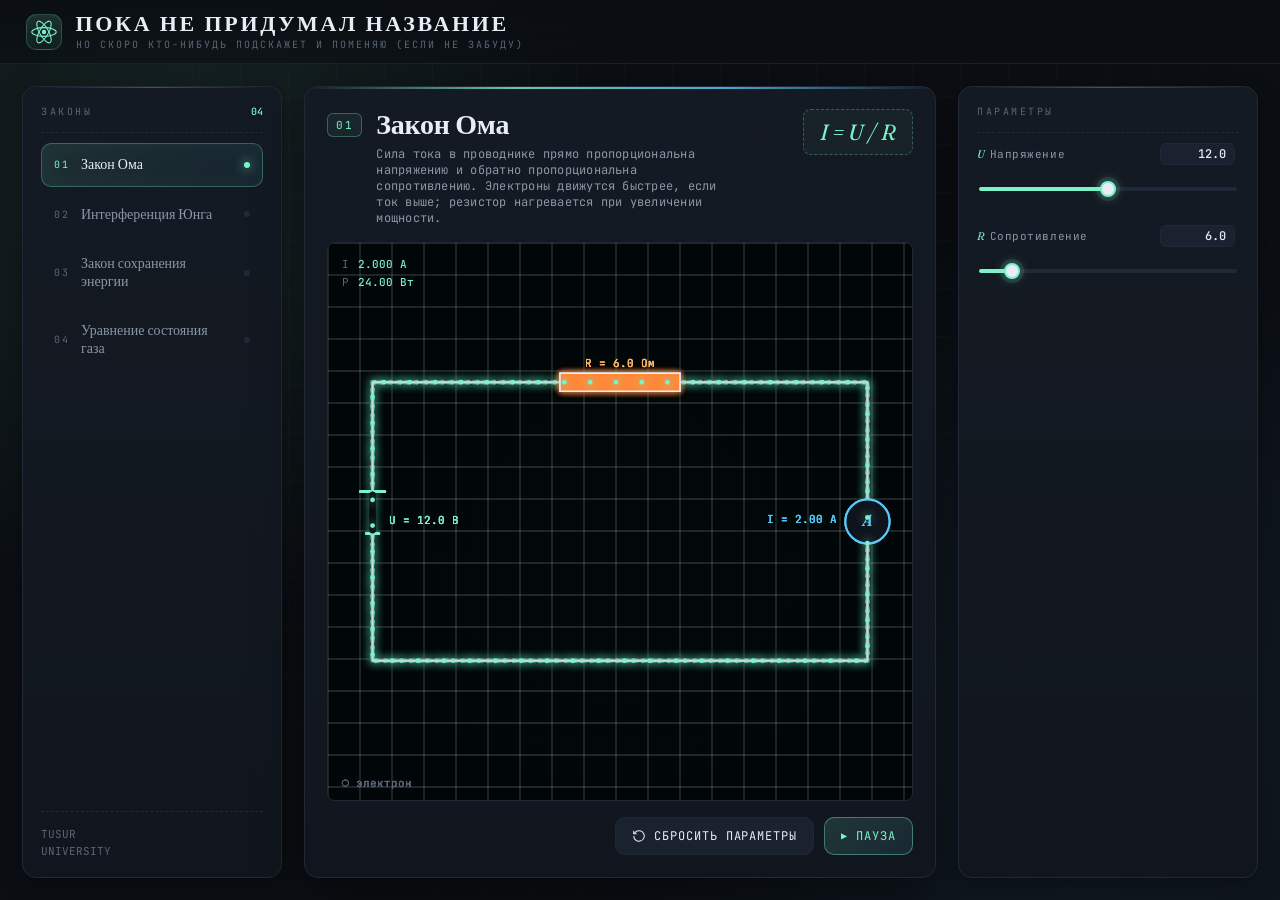
==== index.html @ d81a86f3 "Add files via upload" ====
<!DOCTYPE html>
<html lang="ru">
<head>
  <meta charset="UTF-8" />
  <meta name="viewport" content="width=device-width, initial-scale=1.0, viewport-fit=cover" />
  <meta name="theme-color" content="#0a0d12" />
  <title>Лаборатория физических законов</title>
  <link rel="preconnect" href="https://fonts.googleapis.com" />
  <link rel="preconnect" href="https://fonts.gstatic.com" crossorigin />
  <link href="https://fonts.googleapis.com/css2?family=Fraunces:opsz,wght@9..144,300;9..144,400;9..144,600;9..144,800&family=JetBrains+Mono:wght@300;400;500;700&display=swap" rel="stylesheet" />
  <link rel="stylesheet" href="styles.css" />
</head>
<body>
  <!-- Фоновая декоративная сетка -->
  <div class="bg-grid" aria-hidden="true"></div>
  <div class="bg-noise" aria-hidden="true"></div>
  <div class="bg-glow" aria-hidden="true"></div>

  <!-- Шапка -->
  <header class="app-header">
    <div class="brand">
      <div class="brand__mark" aria-hidden="true">
        <svg viewBox="0 0 32 32" width="28" height="28">
          <circle cx="16" cy="16" r="2.5" fill="currentColor" />
          <ellipse cx="16" cy="16" rx="14" ry="5" fill="none" stroke="currentColor" stroke-width="1.2" />
          <ellipse cx="16" cy="16" rx="14" ry="5" fill="none" stroke="currentColor" stroke-width="1.2" transform="rotate(60 16 16)" />
          <ellipse cx="16" cy="16" rx="14" ry="5" fill="none" stroke="currentColor" stroke-width="1.2" transform="rotate(-60 16 16)" />
        </svg>
      </div>
      <div class="brand__text">
        <h1 class="brand__title">ПОКА НЕ ПРИДУМАЛ НАЗВАНИЕ</h1>
        <p class="brand__sub">НО СКОРО КТО-НИБУДЬ ПОДСКАЖЕТ И ПОМЕНЯЮ (ЕСЛИ НЕ ЗАБУДУ)</p>
<!--        <p class="brand__sub">Интерактивная лаборатория · v1.13</p>-->
      </div>
    </div>
    <nav class="top-nav" aria-label="Дополнительно">
      <button class="icon-btn" id="toggleSidebar" aria-label="Меню законов">
        <svg viewBox="0 0 24 24" width="20" height="20" fill="none" stroke="currentColor" stroke-width="1.6">
          <line x1="4" y1="7" x2="20" y2="7" /><line x1="4" y1="12" x2="20" y2="12" /><line x1="4" y1="17" x2="20" y2="17" />
        </svg>
      </button>
    </nav>
  </header>

  <!-- Основной макет -->
  <main class="layout">
    <!-- Левая панель — список законов -->
    <aside class="sidebar" id="sidebar" aria-label="Список физических законов">
      <div class="sidebar__head">
        <span class="sidebar__label">Законы</span>
        <span class="sidebar__count" id="lawCount">—</span>
      </div>
      <ul class="law-list" id="lawList" role="tablist"></ul>
      <div class="sidebar__foot">
        <p class="hint">TUSUR<br/>UNIVERSITY</p>
      </div>
    </aside>

    <!-- Центральная сцена -->
    <section class="stage" aria-label="Сцена визуализации">
      <div class="stage__head">
        <div class="stage__title-wrap">
          <span class="stage__index" id="lawIndex">01</span>
          <div>
            <h2 class="stage__title" id="lawTitle">—</h2>
            <p class="stage__desc" id="lawDesc">—</p>
          </div>
        </div>
        <div class="stage__formula" id="lawFormula" aria-label="Формула"></div>
      </div>

      <div class="canvas-wrap">
        <canvas id="scene"></canvas>
        <div class="canvas-overlay">
          <div class="readout" id="readout"></div>
        </div>
      </div>

      <div class="stage__foot">
        <button class="btn btn--ghost" id="resetBtn" type="button">
          <svg viewBox="0 0 24 24" width="14" height="14" fill="none" stroke="currentColor" stroke-width="1.8">
            <path d="M3 12a9 9 0 1 0 3-6.7L3 8" /><polyline points="3 3 3 8 8 8" />
          </svg>
          Сбросить параметры
        </button>
        <button class="btn btn--primary" id="playBtn" type="button">
          <span class="playBtn__icon" id="playIcon">▶</span>
          <span id="playLabel">Пауза</span>
        </button>
      </div>
    </section>

    <!-- Правая панель — параметры -->
    <aside class="controls" aria-label="Параметры закона">
      <div class="controls__head">
        <span class="controls__label">Параметры</span>
      </div>
      <div class="controls__list" id="controlsList"></div>
    </aside>
  </main>

  <!-- Скрипты: ядро + модули законов -->
  <script src="js/core.js"></script>
  <script src="js/laws/ohm.js"></script>
  <script src="js/laws/young.js"></script>
  <script src="js/laws/energy.js"></script>
  <script src="js/laws/gas.js"></script>
  <script src="js/app.js"></script>
</body>
</html>
---- styles.css ----
/* =========================================================
   PHYSICA · Стили
   Тема: тёмная "лаборатория" с акцентом mint/cyan
   ========================================================= */

:root {
  /* Цветовая палитра */
  --bg: #0a0d12;
  --bg-soft: #11161e;
  --bg-card: #141a23;
  --bg-elev: #1a2230;
  --line: #1f2937;
  --line-soft: #18202c;
  --text: #e8edf5;
  --text-mute: #8a96a8;
  --text-dim: #5a6577;
  --accent: #7cf2c8;        /* mint */
  --accent-2: #5ac8fa;      /* cyan */
  --accent-warm: #ffb86b;   /* warm contrast */
  --accent-pink: #ff6e9c;
  --danger: #ff5c7a;

  /* Типографика */
  --font-display: "Fraunces", Georgia, serif;
  --font-mono: "JetBrains Mono", ui-monospace, monospace;

  /* Размеры */
  --header-h: 64px;
  --radius: 14px;
  --radius-sm: 8px;
  --pad: clamp(12px, 1.8vw, 22px);
  --shadow-soft: 0 6px 24px rgba(0,0,0,.35);
  --shadow-strong: 0 12px 48px rgba(0,0,0,.5);

  /* Тайминги */
  --ease: cubic-bezier(.22,.61,.36,1);
  --ease-out: cubic-bezier(.16,1,.3,1);
}

* { box-sizing: border-box; }

html, body {
  margin: 0;
  padding: 0;
  height: 100%;
  width: 100%;
  background: var(--bg);
  color: var(--text);
  font-family: var(--font-mono);
  font-size: 14px;
  -webkit-font-smoothing: antialiased;
  text-rendering: optimizeLegibility;
  overflow-x: hidden;
}

body { overflow: hidden; }

button { font-family: inherit; cursor: pointer; }

/* =====================  Фон  ===================== */
.bg-grid {
  position: fixed; inset: 0;
  background-image:
          linear-gradient(rgba(255,255,255,.025) 1px, transparent 1px),
          linear-gradient(90deg, rgba(255,255,255,.025) 1px, transparent 1px);
  background-size: 48px 48px;
  pointer-events: none;
  mask-image: radial-gradient(ellipse at 50% 30%, #000 30%, transparent 90%);
  -webkit-mask-image: radial-gradient(ellipse at 50% 30%, #000 30%, transparent 90%);
  z-index: 0;
}
.bg-noise {
  position: fixed; inset: 0;
  pointer-events: none;
  opacity: .35;
  z-index: 0;
  background-image: url("data:image/svg+xml;utf8,<svg xmlns='http://www.w3.org/2000/svg' width='180' height='180'><filter id='n'><feTurbulence type='fractalNoise' baseFrequency='0.9' numOctaves='2' seed='3'/><feColorMatrix values='0 0 0 0 1 0 0 0 0 1 0 0 0 0 1 0 0 0 .05 0'/></filter><rect width='100%' height='100%' filter='url(%23n)'/></svg>");
  mix-blend-mode: overlay;
}
.bg-glow {
  position: fixed;
  inset: 0;
  pointer-events: none;
  z-index: 0;
  background:
          radial-gradient(circle at 15% 20%, rgba(124,242,200,.10), transparent 35%),
          radial-gradient(circle at 85% 80%, rgba(90,200,250,.08), transparent 40%);
}

/* =====================  Шапка  ===================== */
.app-header {
  position: relative;
  z-index: 10;
  height: var(--header-h);
  display: flex;
  align-items: center;
  justify-content: space-between;
  padding: 0 clamp(14px, 2vw, 28px);
  border-bottom: 1px solid var(--line-soft);
  background: linear-gradient(180deg, rgba(10,13,18,.85), rgba(10,13,18,.55));
  backdrop-filter: blur(10px);
  -webkit-backdrop-filter: blur(10px);
}

.brand {
  display: flex;
  align-items: center;
  gap: 14px;
}
.brand__mark {
  color: var(--accent);
  display: grid;
  place-items: center;
  width: 36px; height: 36px;
  border-radius: 10px;
  background: linear-gradient(180deg, rgba(124,242,200,.12), rgba(124,242,200,.02));
  border: 1px solid rgba(124,242,200,.25);
  box-shadow: inset 0 0 24px rgba(124,242,200,.08);
  animation: orbit 18s linear infinite;
}
@keyframes orbit { to { transform: rotate(360deg); } }
.brand__title {
  font-family: var(--font-display);
  font-weight: 600;
  font-size: clamp(18px, 1.8vw, 22px);
  letter-spacing: .12em;
  margin: 0;
  line-height: 1;
  color: var(--text);
}
.brand__sub {
  margin: 4px 0 0;
  font-size: 10px;
  letter-spacing: .2em;
  text-transform: uppercase;
  color: var(--text-dim);
}

.icon-btn {
  border: 1px solid var(--line);
  background: var(--bg-card);
  color: var(--text-mute);
  width: 38px; height: 38px;
  border-radius: 10px;
  display: grid; place-items: center;
  transition: all .2s var(--ease);
}
.icon-btn:hover { color: var(--accent); border-color: rgba(124,242,200,.4); }
.top-nav { display: none; }

/* =====================  Макет  ===================== */
.layout {
  position: relative;
  z-index: 5;
  display: grid;
  grid-template-columns: 260px 1fr 300px;
  gap: var(--pad);
  padding: var(--pad);
  height: calc(100vh - var(--header-h));
  height: calc(100dvh - var(--header-h));
  overflow: hidden;
}

/* =====================  Боковые панели  ===================== */
.sidebar, .controls {
  background: linear-gradient(180deg, var(--bg-card), var(--bg-soft));
  border: 1px solid var(--line);
  border-radius: var(--radius);
  padding: 18px;
  display: flex;
  flex-direction: column;
  min-height: 0;
  position: relative;
  box-shadow: var(--shadow-soft);
}
.sidebar::before, .controls::before {
  content: "";
  position: absolute;
  top: 0; left: 18px; right: 18px;
  height: 1px;
  background: linear-gradient(90deg, transparent, rgba(124,242,200,.3), transparent);
}

.sidebar__head, .controls__head {
  display: flex; align-items: center; justify-content: space-between;
  padding-bottom: 14px;
  margin-bottom: 10px;
  border-bottom: 1px dashed var(--line);
}
.sidebar__label, .controls__label {
  font-size: 10px;
  letter-spacing: .25em;
  text-transform: uppercase;
  color: var(--text-dim);
}
.sidebar__count {
  font-size: 10px;
  color: var(--accent);
  font-weight: 500;
}

.law-list { list-style: none; padding: 0; margin: 0; flex: 1; overflow-y: auto; }
.law-item {
  display: flex; align-items: center; gap: 12px;
  padding: 12px 12px;
  border-radius: 10px;
  margin-bottom: 6px;
  border: 1px solid transparent;
  cursor: pointer;
  transition: all .25s var(--ease);
  background: transparent;
  width: 100%;
  text-align: left;
  color: var(--text-mute);
  font-family: inherit;
}
.law-item:hover { background: var(--bg-elev); color: var(--text); }
.law-item.is-active {
  background: linear-gradient(135deg, rgba(124,242,200,.10), rgba(90,200,250,.06));
  border-color: rgba(124,242,200,.3);
  color: var(--text);
  box-shadow: inset 0 0 24px rgba(124,242,200,.05);
}
.law-item__num {
  font-size: 10px;
  color: var(--text-dim);
  letter-spacing: .15em;
}
.law-item.is-active .law-item__num { color: var(--accent); }
.law-item__name {
  font-family: var(--font-display);
  font-size: 14px;
  font-weight: 400;
  flex: 1;
  line-height: 1.25;
}
.law-item__dot {
  width: 6px; height: 6px; border-radius: 50%;
  background: var(--line);
  flex-shrink: 0;
}
.law-item.is-active .law-item__dot {
  background: var(--accent);
  box-shadow: 0 0 12px var(--accent);
}

.sidebar__foot {
  padding-top: 14px;
  margin-top: 10px;
  border-top: 1px dashed var(--line);
}
.hint { font-size: 11px; line-height: 1.5; color: var(--text-dim); margin: 0; }

/* =====================  Сцена  ===================== */
.stage {
  background: linear-gradient(180deg, var(--bg-card), var(--bg-soft));
  border: 1px solid var(--line);
  border-radius: var(--radius);
  padding: 22px;
  display: flex;
  flex-direction: column;
  min-height: 0;
  position: relative;
  overflow: hidden;
  box-shadow: var(--shadow-strong);
}
.stage::before {
  content: "";
  position: absolute;
  top: 0; left: 0; right: 0;
  height: 2px;
  background: linear-gradient(90deg, transparent, var(--accent), var(--accent-2), transparent);
  opacity: .8;
}

.stage__head {
  display: flex;
  justify-content: space-between;
  align-items: flex-start;
  gap: 16px;
  margin-bottom: 16px;
  flex-wrap: wrap;
}
.stage__title-wrap { display: flex; gap: 14px; align-items: flex-start; }
.stage__index {
  font-family: var(--font-mono);
  font-size: 11px;
  letter-spacing: .15em;
  color: var(--accent);
  padding: 4px 8px;
  border: 1px solid rgba(124,242,200,.3);
  border-radius: 6px;
  background: rgba(124,242,200,.06);
  margin-top: 4px;
}
.stage__title {
  font-family: var(--font-display);
  font-weight: 600;
  font-size: clamp(20px, 2.2vw, 28px);
  margin: 0;
  line-height: 1.1;
  letter-spacing: -.01em;
}
.stage__desc {
  margin: 6px 0 0;
  color: var(--text-mute);
  font-size: 12px;
  letter-spacing: .02em;
  max-width: 50ch;
}
.stage__formula {
  font-family: var(--font-display);
  font-style: italic;
  font-size: clamp(18px, 1.8vw, 22px);
  color: var(--accent);
  padding: 8px 16px;
  border: 1px dashed rgba(124,242,200,.3);
  border-radius: 8px;
  background: rgba(124,242,200,.04);
  white-space: nowrap;
}

.canvas-wrap {
  flex: 1;
  position: relative;
  border-radius: var(--radius-sm);
  overflow: hidden;
  background:
          radial-gradient(ellipse at center, rgba(124,242,200,.04), transparent 70%),
          linear-gradient(180deg, #070a0f, #0a0e15);
  border: 1px solid var(--line);
  min-height: 0;
}
#scene {
  display: block;
  width: 100%;
  height: 100%;
}
.canvas-overlay {
  position: absolute;
  top: 14px; left: 14px;
  pointer-events: none;
}
.readout {
  display: flex;
  flex-direction: column;
  gap: 4px;
  font-family: var(--font-mono);
  font-size: 11px;
  color: var(--text-mute);
}
.readout__line { display: flex; gap: 8px; }
.readout__k { color: var(--text-dim); letter-spacing: .1em; text-transform: uppercase; }
.readout__v { color: var(--accent); font-weight: 500; }

.stage__foot {
  display: flex; gap: 10px; justify-content: flex-end;
  margin-top: 16px;
}
.btn {
  border: 1px solid var(--line);
  background: var(--bg-elev);
  color: var(--text);
  padding: 10px 16px;
  border-radius: 10px;
  font-family: var(--font-mono);
  font-size: 12px;
  letter-spacing: .08em;
  text-transform: uppercase;
  display: inline-flex;
  align-items: center;
  gap: 8px;
  transition: all .2s var(--ease);
}
.btn:hover { transform: translateY(-1px); border-color: rgba(124,242,200,.4); }
.btn--ghost:hover { color: var(--accent); }
.btn--primary {
  background: linear-gradient(135deg, rgba(124,242,200,.15), rgba(90,200,250,.1));
  border-color: rgba(124,242,200,.4);
  color: var(--accent);
}
.btn--primary:hover { box-shadow: 0 0 24px rgba(124,242,200,.2); }
.playBtn__icon { font-size: 10px; }

/* =====================  Параметры (правая панель)  ===================== */
.controls__list {
  flex: 1;
  overflow-y: auto;
  padding-right: 4px;
}
.control {
  margin-bottom: 18px;
  animation: ctlIn .35s var(--ease-out) both;
}
@keyframes ctlIn {
  from { opacity: 0; transform: translateY(6px); }
  to   { opacity: 1; transform: none; }
}
.control__head {
  display: flex; justify-content: space-between; align-items: baseline;
  margin-bottom: 8px;
  gap: 8px;
}
.control__label {
  font-size: 11px;
  color: var(--text-mute);
  letter-spacing: .05em;
}
.control__label em {
  font-style: italic;
  color: var(--accent);
  font-family: var(--font-display);
  margin-right: 4px;
}
.control__value {
  font-family: var(--font-mono);
  font-size: 12px;
  color: var(--text);
  font-weight: 500;
  background: var(--bg-elev);
  padding: 2px 8px;
  border-radius: 6px;
  border: 1px solid var(--line);
  min-width: 60px;
  max-width: 90px;
  text-align: right;
  cursor: text;
  outline: none;
  transition: border-color .18s, box-shadow .18s;
  -moz-appearance: textfield;
  appearance: textfield;
}
.control__value::-webkit-outer-spin-button,
.control__value::-webkit-inner-spin-button { -webkit-appearance: none; margin: 0; }
.control__value:focus {
  border-color: rgba(124,242,200,.55);
  box-shadow: 0 0 0 3px rgba(124,242,200,.12);
  color: var(--accent);
}
.control__value.is-error {
  border-color: var(--danger);
  box-shadow: 0 0 0 3px rgba(255,92,122,.15);
  animation: shake .25s var(--ease);
}
@keyframes shake {
  0%,100% { transform: none; }
  25%      { transform: translateX(-4px); }
  75%      { transform: translateX(4px); }
}

/* Слайдер */
.control__slider {
  -webkit-appearance: none;
  appearance: none;
  width: 100%;
  height: 28px;
  background: transparent;
  outline: none;
  cursor: pointer;
}
.control__slider::-webkit-slider-runnable-track {
  height: 4px;
  background: linear-gradient(90deg, var(--accent) 0%, var(--accent) var(--p, 0%), var(--line) var(--p, 0%), var(--line) 100%);
  border-radius: 2px;
}
.control__slider::-moz-range-track {
  height: 4px;
  background: var(--line);
  border-radius: 2px;
}
.control__slider::-moz-range-progress {
  height: 4px;
  background: var(--accent);
  border-radius: 2px;
}
.control__slider::-webkit-slider-thumb {
  -webkit-appearance: none;
  appearance: none;
  width: 16px; height: 16px;
  border-radius: 50%;
  background: var(--text);
  border: 2px solid var(--accent);
  margin-top: -6px;
  cursor: grab;
  box-shadow: 0 0 0 4px rgba(124,242,200,.1), 0 0 12px rgba(124,242,200,.4);
  transition: transform .15s var(--ease);
}
.control__slider::-webkit-slider-thumb:hover { transform: scale(1.15); }
.control__slider::-webkit-slider-thumb:active { cursor: grabbing; transform: scale(1.05); }
.control__slider::-moz-range-thumb {
  width: 14px; height: 14px;
  border-radius: 50%;
  background: var(--text);
  border: 2px solid var(--accent);
  cursor: grab;
}

/* Селект */
.control__select {
  width: 100%;
  background: var(--bg-elev);
  border: 1px solid var(--line);
  color: var(--text);
  padding: 8px 10px;
  border-radius: 8px;
  font-family: var(--font-mono);
  font-size: 12px;
  cursor: pointer;
}
.control__select:focus { outline: none; border-color: var(--accent); }

/* Чекбоксы / toggle */
.control__toggle {
  display: flex; align-items: center; gap: 10px;
  cursor: pointer;
}
.control__toggle input { display: none; }
.toggle-box {
  width: 36px; height: 20px;
  border-radius: 20px;
  background: var(--bg-elev);
  border: 1px solid var(--line);
  position: relative;
  transition: all .2s var(--ease);
}
.toggle-box::after {
  content: "";
  position: absolute;
  top: 2px; left: 2px;
  width: 14px; height: 14px;
  border-radius: 50%;
  background: var(--text-mute);
  transition: all .2s var(--ease);
}
.control__toggle input:checked + .toggle-box {
  background: rgba(124,242,200,.2);
  border-color: var(--accent);
}
.control__toggle input:checked + .toggle-box::after {
  left: 18px;
  background: var(--accent);
  box-shadow: 0 0 8px var(--accent);
}

/* =====================  Скроллбары  ===================== */
::-webkit-scrollbar { width: 6px; height: 6px; }
::-webkit-scrollbar-track { background: transparent; }
::-webkit-scrollbar-thumb { background: var(--line); border-radius: 3px; }
::-webkit-scrollbar-thumb:hover { background: var(--accent); }

/* =====================  Адаптив  ===================== */
@media (max-width: 1100px) {
  .layout {
    grid-template-columns: 220px 1fr 260px;
  }
}

@media (max-width: 900px) {
  body { overflow: auto; }
  .layout {
    grid-template-columns: 1fr;
    grid-template-rows: auto 1fr auto;
    height: auto;
    min-height: calc(100dvh - var(--header-h));
    overflow: visible;
  }
  .top-nav { display: flex; }
  .sidebar {
    position: fixed;
    top: var(--header-h);
    left: 0;
    height: calc(100dvh - var(--header-h));
    width: min(280px, 80vw);
    z-index: 50;
    transform: translateX(-105%);
    transition: transform .3s var(--ease);
    border-radius: 0;
    border-left: none;
    border-top: none;
  }
  .sidebar.is-open { transform: none; }
  .stage {
    min-height: 60vh;
    min-height: 60dvh;
  }
  .canvas-wrap { min-height: 280px; }
  .controls { min-height: 0; }
  .stage__head { flex-direction: column; align-items: flex-start; }
  .stage__formula { width: fit-content; }
}

@media (max-width: 520px) {
  .app-header { padding: 0 14px; }
  .brand__sub { display: none; }
  :root { --pad: 12px; }
  .stage, .controls { padding: 14px; }
  .stage__title { font-size: 20px; }
  .stage__desc { font-size: 11px; }
  .canvas-wrap { min-height: 240px; }
  .canvas-overlay { top: 8px; left: 8px; }
  .readout { font-size: 10px; }
}

/* Уменьшить движение, если у пользователя в настройках включено reduce-motion */
@media (prefers-reduced-motion: reduce) {
  *, *::before, *::after { animation-duration: .01ms !important; transition-duration: .01ms !important; }
}
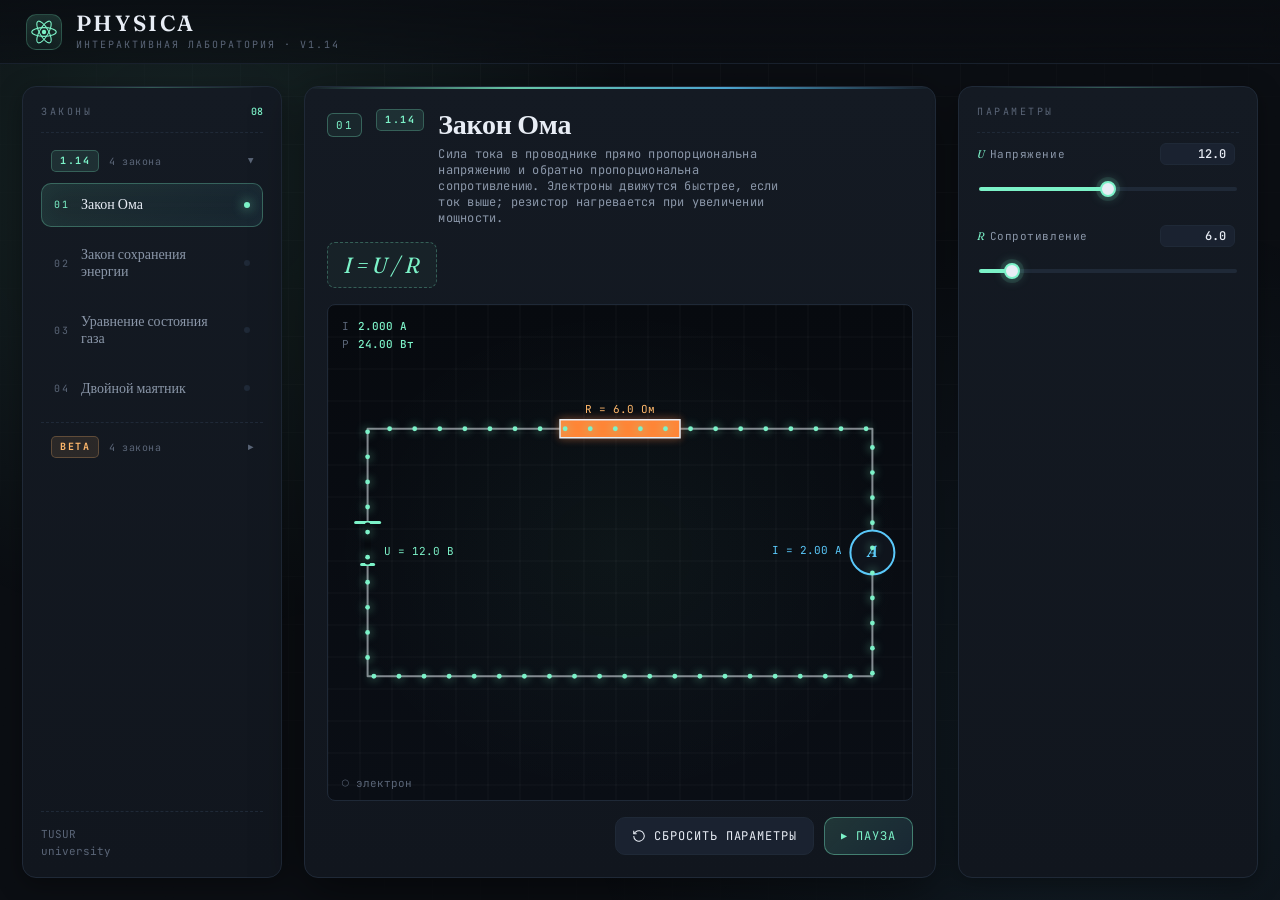
==== commit 7ad71f9b: "Add files via upload" ====
--- a/index.html
+++ b/index.html
@@ -4,7 +4,7 @@
   <meta charset="UTF-8" />
   <meta name="viewport" content="width=device-width, initial-scale=1.0, viewport-fit=cover" />
   <meta name="theme-color" content="#0a0d12" />
-  <title>Лаборатория физических законов</title>
+  <title>PHYSICA · Лаборатория физических законов</title>
   <link rel="preconnect" href="https://fonts.googleapis.com" />
   <link rel="preconnect" href="https://fonts.gstatic.com" crossorigin />
   <link href="https://fonts.googleapis.com/css2?family=Fraunces:opsz,wght@9..144,300;9..144,400;9..144,600;9..144,800&family=JetBrains+Mono:wght@300;400;500;700&display=swap" rel="stylesheet" />
@@ -28,9 +28,8 @@
         </svg>
       </div>
       <div class="brand__text">
-        <h1 class="brand__title">ПОКА НЕ ПРИДУМАЛ НАЗВАНИЕ</h1>
-        <p class="brand__sub">НО СКОРО КТО-НИБУДЬ ПОДСКАЖЕТ И ПОМЕНЯЮ (ЕСЛИ НЕ ЗАБУДУ)</p>
-<!--        <p class="brand__sub">Интерактивная лаборатория · v1.13</p>-->
+        <h1 class="brand__title">PHYSICA</h1>
+        <p class="brand__sub">Интерактивная лаборатория · v1.14</p>
       </div>
     </div>
     <nav class="top-nav" aria-label="Дополнительно">
@@ -52,7 +51,7 @@
       </div>
       <ul class="law-list" id="lawList" role="tablist"></ul>
       <div class="sidebar__foot">
-        <p class="hint">TUSUR<br/>UNIVERSITY</p>
+        <p class="hint">TUSUR<br/>university</p>
       </div>
     </aside>
 
@@ -105,6 +104,10 @@
   <script src="js/laws/young.js"></script>
   <script src="js/laws/energy.js"></script>
   <script src="js/laws/gas.js"></script>
+  <script src="js/laws/doppler.js"></script>
+  <script src="js/laws/double-pendulum.js"></script>
+  <script src="js/laws/gravity.js"></script>
+  <script src="js/laws/coulomb.js"></script>
   <script src="js/app.js"></script>
 </body>
 </html>
--- a/styles.css
+++ b/styles.css
@@ -61,8 +61,8 @@
 .bg-grid {
   position: fixed; inset: 0;
   background-image:
-          linear-gradient(rgba(255,255,255,.025) 1px, transparent 1px),
-          linear-gradient(90deg, rgba(255,255,255,.025) 1px, transparent 1px);
+    linear-gradient(rgba(255,255,255,.025) 1px, transparent 1px),
+    linear-gradient(90deg, rgba(255,255,255,.025) 1px, transparent 1px);
   background-size: 48px 48px;
   pointer-events: none;
   mask-image: radial-gradient(ellipse at 50% 30%, #000 30%, transparent 90%);
@@ -83,8 +83,8 @@
   pointer-events: none;
   z-index: 0;
   background:
-          radial-gradient(circle at 15% 20%, rgba(124,242,200,.10), transparent 35%),
-          radial-gradient(circle at 85% 80%, rgba(90,200,250,.08), transparent 40%);
+    radial-gradient(circle at 15% 20%, rgba(124,242,200,.10), transparent 35%),
+    radial-gradient(circle at 85% 80%, rgba(90,200,250,.08), transparent 40%);
 }
 
 /* =====================  Шапка  ===================== */
@@ -244,6 +244,83 @@
   box-shadow: 0 0 12px var(--accent);
 }
 
+
+/* =====================  Группы законов в сайдбаре  ===================== */
+.law-group { margin-bottom: 6px; }
+
+.law-group__header {
+  display: flex;
+  align-items: center;
+  gap: 10px;
+  padding: 7px 10px;
+  margin-bottom: 4px;
+  cursor: pointer;
+  user-select: none;
+  border-radius: 8px;
+  transition: background .18s;
+}
+.law-group__header:hover { background: rgba(255,255,255,.03); }
+
+.law-group__tag {
+  font-family: var(--font-mono);
+  font-size: 10px;
+  font-weight: 700;
+  letter-spacing: .15em;
+  padding: 2px 8px;
+  border-radius: 5px;
+  line-height: 1.6;
+  flex-shrink: 0;
+}
+.law-group__tag--stable {
+  color: var(--accent);
+  background: rgba(124,242,200,.10);
+  border: 1px solid rgba(124,242,200,.25);
+}
+.law-group__tag--beta {
+  color: #ffb86b;
+  background: rgba(255,184,107,.10);
+  border: 1px solid rgba(255,184,107,.25);
+}
+
+.law-group__meta {
+  flex: 1;
+  display: flex;
+  flex-direction: column;
+  gap: 1px;
+  min-width: 0;
+}
+.law-group__count {
+  font-size: 10px;
+  color: var(--text-dim);
+  letter-spacing: .05em;
+}
+
+.law-group__arrow {
+  color: var(--text-dim);
+  font-size: 9px;
+  transition: transform .22s var(--ease);
+  flex-shrink: 0;
+}
+.law-group.is-collapsed .law-group__arrow { transform: rotate(-90deg); }
+
+.law-group__body {
+  overflow: hidden;
+  transition: max-height .3s var(--ease-out), opacity .25s;
+  max-height: 600px;
+  opacity: 1;
+}
+.law-group.is-collapsed .law-group__body {
+  max-height: 0;
+  opacity: 0;
+}
+
+/* Разделитель между группами */
+.law-group + .law-group {
+  border-top: 1px dashed var(--line);
+  padding-top: 6px;
+  margin-top: 2px;
+}
+
 .sidebar__foot {
   padding-top: 14px;
   margin-top: 10px;
@@ -326,8 +403,8 @@
   border-radius: var(--radius-sm);
   overflow: hidden;
   background:
-          radial-gradient(ellipse at center, rgba(124,242,200,.04), transparent 70%),
-          linear-gradient(180deg, #070a0f, #0a0e15);
+    radial-gradient(ellipse at center, rgba(124,242,200,.04), transparent 70%),
+    linear-gradient(180deg, #070a0f, #0a0e15);
   border: 1px solid var(--line);
   min-height: 0;
 }
@@ -604,4 +681,4 @@
 /* Уменьшить движение, если у пользователя в настройках включено reduce-motion */
 @media (prefers-reduced-motion: reduce) {
   *, *::before, *::after { animation-duration: .01ms !important; transition-duration: .01ms !important; }
-}+}
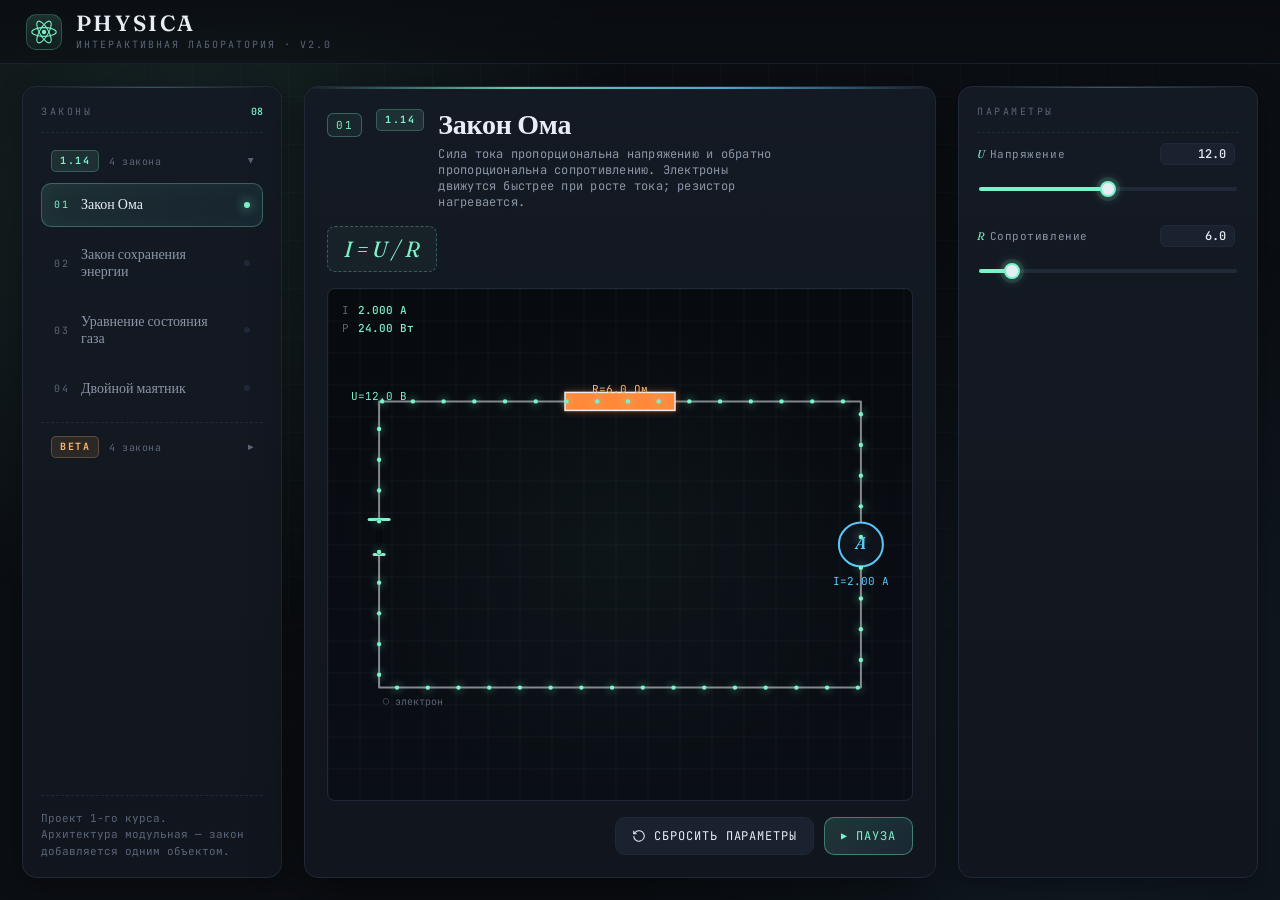
==== commit 069ccc73: "Add files via upload" ====
--- a/index.html
+++ b/index.html
@@ -29,7 +29,7 @@
       </div>
       <div class="brand__text">
         <h1 class="brand__title">PHYSICA</h1>
-        <p class="brand__sub">Интерактивная лаборатория · v1.14</p>
+        <p class="brand__sub">Интерактивная лаборатория · v2.0</p>
       </div>
     </div>
     <nav class="top-nav" aria-label="Дополнительно">
@@ -51,7 +51,7 @@
       </div>
       <ul class="law-list" id="lawList" role="tablist"></ul>
       <div class="sidebar__foot">
-        <p class="hint">TUSUR<br/>university</p>
+        <p class="hint">Проект 1-го курса.<br/>Архитектура модульная — закон добавляется одним объектом.</p>
       </div>
     </aside>
 
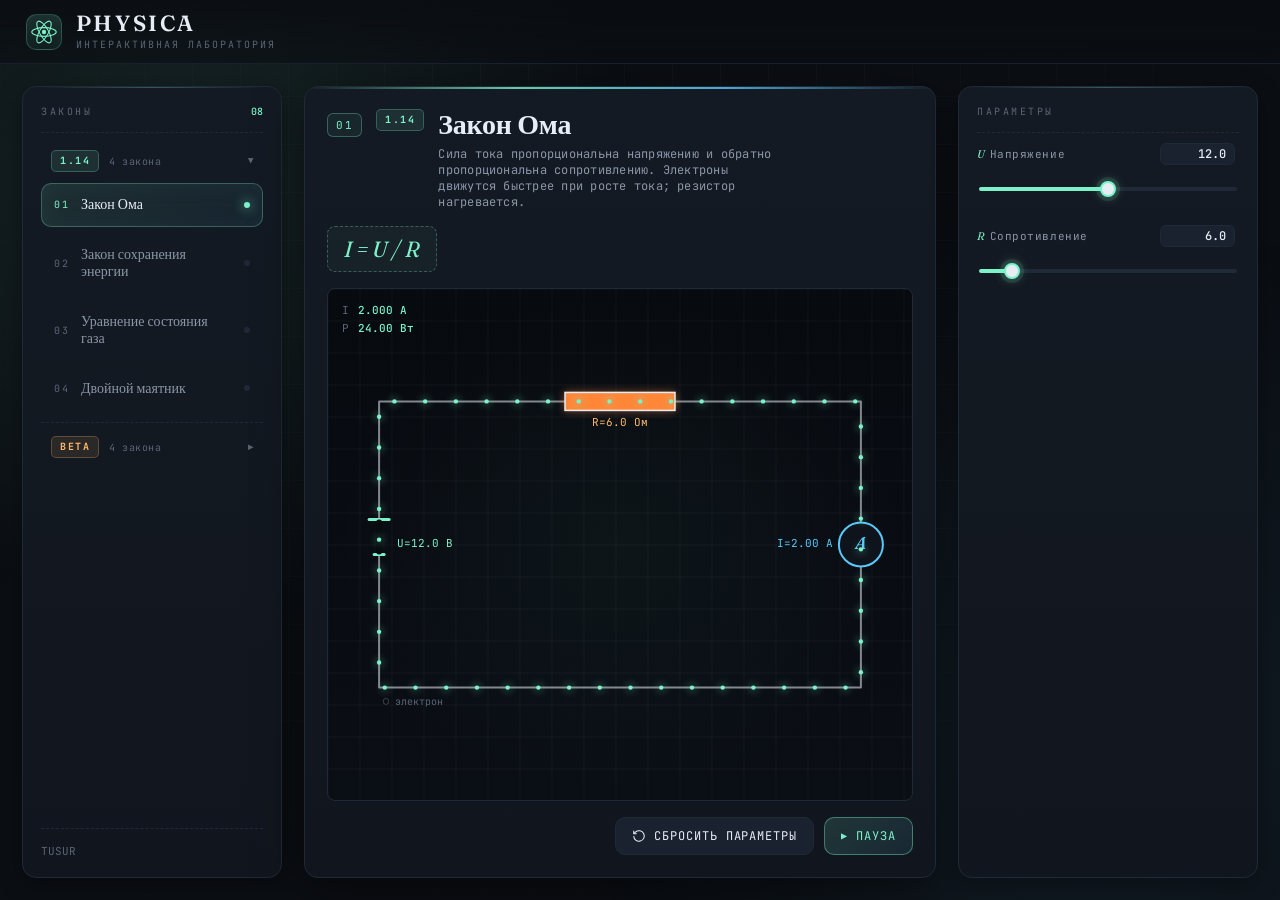
==== commit 8f07dc3e: "Add files via upload" ====
--- a/index.html
+++ b/index.html
@@ -29,7 +29,7 @@
       </div>
       <div class="brand__text">
         <h1 class="brand__title">PHYSICA</h1>
-        <p class="brand__sub">Интерактивная лаборатория · v2.0</p>
+        <p class="brand__sub">Интерактивная лаборатория</p>
       </div>
     </div>
     <nav class="top-nav" aria-label="Дополнительно">
@@ -51,7 +51,7 @@
       </div>
       <ul class="law-list" id="lawList" role="tablist"></ul>
       <div class="sidebar__foot">
-        <p class="hint">Проект 1-го курса.<br/>Архитектура модульная — закон добавляется одним объектом.</p>
+        <p class="hint">TUSUR<br/></p>
       </div>
     </aside>
 
